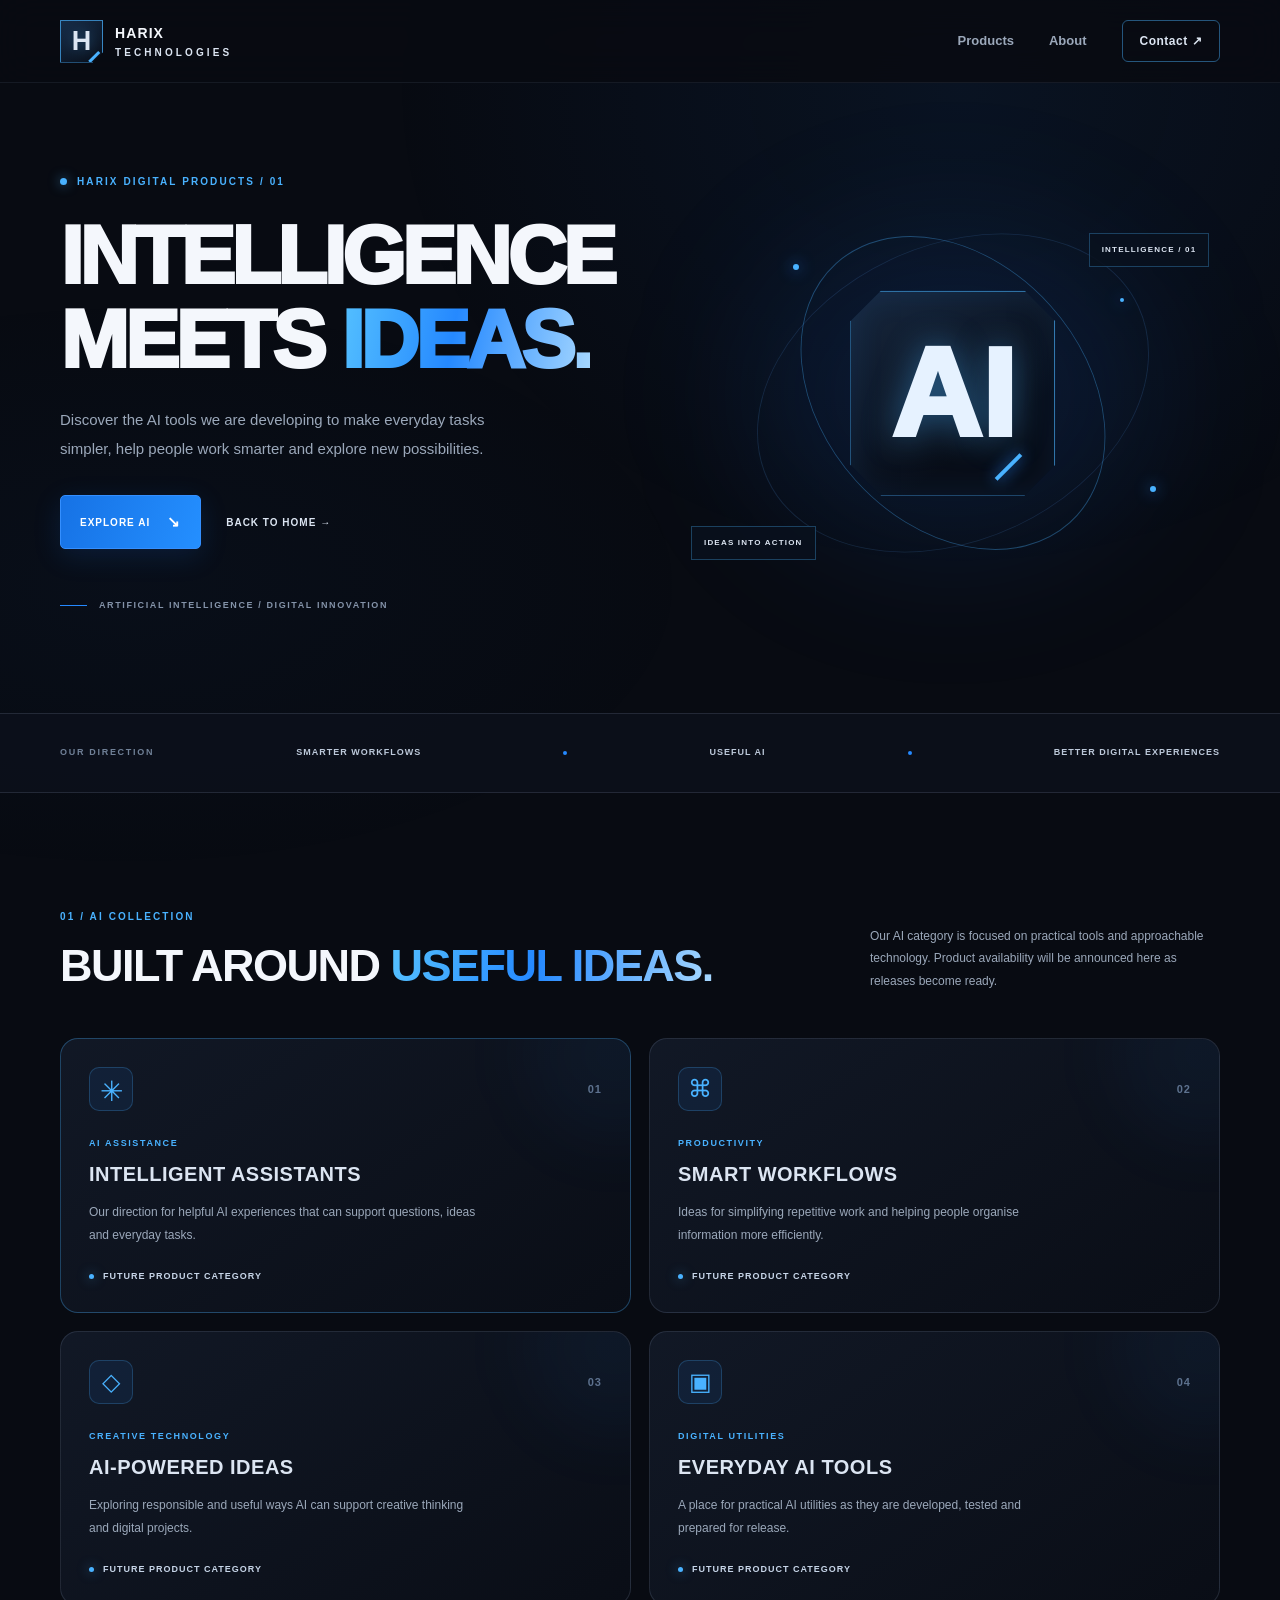
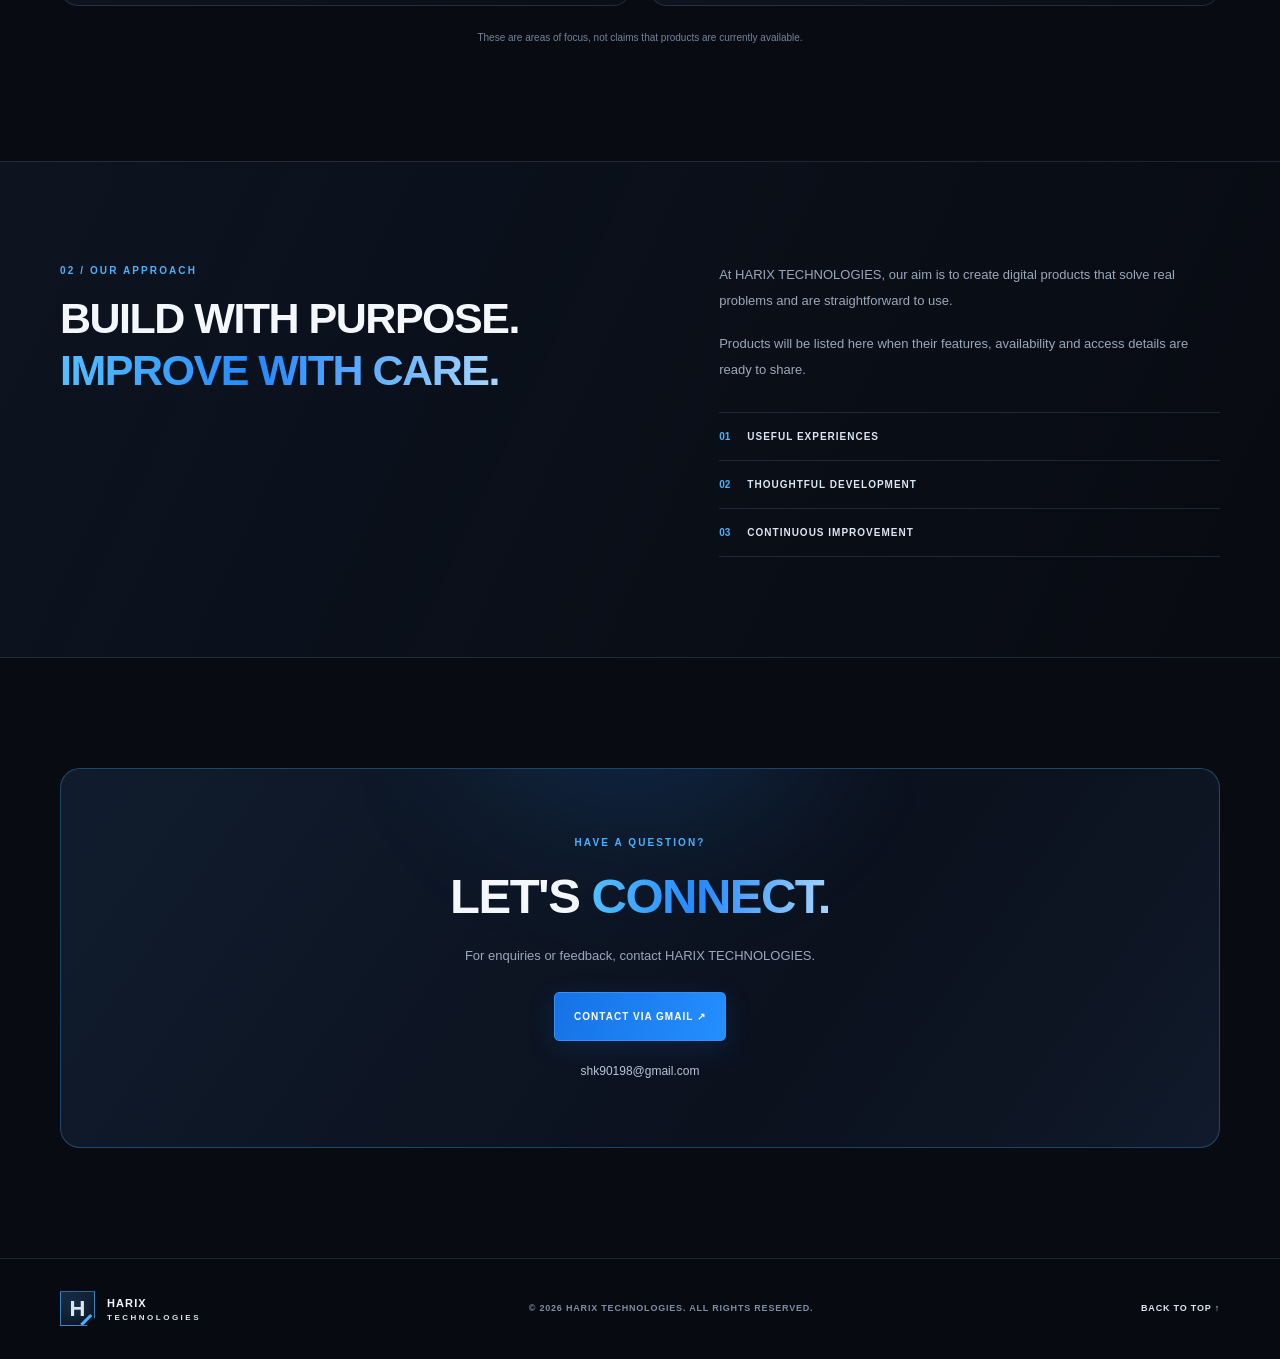
==== ai-tools.html @ 4f35f382 "Create ai-tools.html for HARIX TECHNOLOGIES This HTML file outlines the structure and content for th" ====
<!DOCTYPE html>
<html lang="en">
<head>
  <meta charset="UTF-8">
  <meta name="viewport" content="width=device-width, initial-scale=1.0">
  <meta name="theme-color" content="#080B12">
  <meta name="description" content="Explore AI tools and intelligent digital products from HARIX TECHNOLOGIES.">
  <title>AI Tools | HARIX TECHNOLOGIES</title>
  <link rel="stylesheet" href="style.css">
  <script src="script.js" defer></script>
</head>
<body>

<header class="site-header">
  <nav class="container nav" aria-label="Main navigation">
    <a class="logo" href="index.html" aria-label="HARIX TECHNOLOGIES home">
      <span class="brand-mark" aria-hidden="true"><span>H</span><i></i></span>
      <span class="brand-name">HARIX <span>TECHNOLOGIES</span></span>
    </a>

    <button class="menu-toggle" type="button"
      aria-label="Open navigation menu"
      aria-expanded="false" aria-controls="nav-links">
      <span></span><span></span><span></span>
    </button>

    <div class="nav-links" id="nav-links">
      <a class="nav-link" href="index.html#products">Products</a>
      <a class="nav-link" href="index.html#about">About</a>
      <a class="nav-cta" href="index.html#contact">Contact ↗</a>
    </div>
  </nav>
</header>

<main>
  <section class="hero container" id="home">
    <div class="hero-copy">
      <p class="tag"><span class="status-dot"></span> HARIX DIGITAL PRODUCTS / 01</p>
      <h1>INTELLIGENCE<br>MEETS <span class="gradient">IDEAS.</span></h1>

      <p class="hero-text">
        Discover the AI tools we are developing to make everyday tasks
        simpler, help people work smarter and explore new possibilities.
      </p>

      <div class="hero-actions">
        <a class="button button-primary" href="#explore">
          EXPLORE AI <span aria-hidden="true">↘</span>
        </a>
        <a class="text-link" href="index.html">BACK TO HOME →</a>
      </div>

      <div class="hero-note">
        <span class="note-line"></span>
        <span>ARTIFICIAL INTELLIGENCE / DIGITAL INNOVATION</span>
      </div>
    </div>

    <div class="hero-art" aria-hidden="true">
      <div class="orbit orbit-one"></div>
      <div class="orbit orbit-two"></div>
      <div class="art-core">
        <span class="core-h">AI</span>
        <span class="core-light"></span>
      </div>
      <span class="float-chip chip-top">INTELLIGENCE / 01</span>
      <span class="float-chip chip-bottom">IDEAS INTO ACTION</span>
      <span class="spark spark-one"></span>
      <span class="spark spark-two"></span>
      <span class="spark spark-three"></span>
    </div>
  </section>

  <section class="focus-strip">
    <div class="container focus-inner">
      <span>OUR DIRECTION</span>
      <b>SMARTER WORKFLOWS</b><i></i>
      <b>USEFUL AI</b><i></i>
      <b>BETTER DIGITAL EXPERIENCES</b>
    </div>
  </section>

  <section class="section container" id="explore">
    <div class="section-heading">
      <div>
        <p class="eyebrow">01 / AI COLLECTION</p>
        <h2>BUILT AROUND <span class="gradient">USEFUL IDEAS.</span></h2>
      </div>
      <p class="section-intro">
        Our AI category is focused on practical tools and approachable
        technology. Product availability will be announced here as releases
        become ready.
      </p>
    </div>

    <div class="product-grid">
      <article class="product-card featured-card">
        <div class="card-top">
          <span class="product-icon icon-ai" aria-hidden="true">✳</span>
          <span class="card-index">01</span>
        </div>
        <p class="card-category">AI ASSISTANCE</p>
        <h3>INTELLIGENT ASSISTANTS</h3>
        <p>
          Our direction for helpful AI experiences that can support questions,
          ideas and everyday tasks.
        </p>
        <span class="coming-soon"><i></i> FUTURE PRODUCT CATEGORY</span>
      </article>

      <article class="product-card">
        <div class="card-top">
          <span class="product-icon" aria-hidden="true">⌘</span>
          <span class="card-index">02</span>
        </div>
        <p class="card-category">PRODUCTIVITY</p>
        <h3>SMART WORKFLOWS</h3>
        <p>
          Ideas for simplifying repetitive work and helping people organise
          information more efficiently.
        </p>
        <span class="coming-soon"><i></i> FUTURE PRODUCT CATEGORY</span>
      </article>

      <article class="product-card">
        <div class="card-top">
          <span class="product-icon" aria-hidden="true">◇</span>
          <span class="card-index">03</span>
        </div>
        <p class="card-category">CREATIVE TECHNOLOGY</p>
        <h3>AI-POWERED IDEAS</h3>
        <p>
          Exploring responsible and useful ways AI can support creative
          thinking and digital projects.
        </p>
        <span class="coming-soon"><i></i> FUTURE PRODUCT CATEGORY</span>
      </article>

      <article class="product-card">
        <div class="card-top">
          <span class="product-icon" aria-hidden="true">▣</span>
          <span class="card-index">04</span>
        </div>
        <p class="card-category">DIGITAL UTILITIES</p>
        <h3>EVERYDAY AI TOOLS</h3>
        <p>
          A place for practical AI utilities as they are developed, tested
          and prepared for release.
        </p>
        <span class="coming-soon"><i></i> FUTURE PRODUCT CATEGORY</span>
      </article>
    </div>

    <p class="product-note">
      These are areas of focus, not claims that products are currently available.
    </p>
  </section>

  <section class="about-section">
    <div class="container about-layout">
      <div>
        <p class="eyebrow">02 / OUR APPROACH</p>
        <h2>BUILD WITH PURPOSE.<br><span class="gradient">IMPROVE WITH CARE.</span></h2>
      </div>

      <div class="about-copy">
        <p>
          At HARIX TECHNOLOGIES, our aim is to create digital products that
          solve real problems and are straightforward to use.
        </p>
        <p>
          Products will be listed here when their features, availability and
          access details are ready to share.
        </p>

        <div class="principles">
          <div><span>01</span><b>USEFUL EXPERIENCES</b></div>
          <div><span>02</span><b>THOUGHTFUL DEVELOPMENT</b></div>
          <div><span>03</span><b>CONTINUOUS IMPROVEMENT</b></div>
        </div>
      </div>
    </div>
  </section>

  <section class="contact-section container">
    <div class="contact-panel">
      <div class="contact-glow" aria-hidden="true"></div>
      <p class="eyebrow">HAVE A QUESTION?</p>
      <h2>LET'S <span class="gradient">CONNECT.</span></h2>
      <p>For enquiries or feedback, contact HARIX TECHNOLOGIES.</p>
      <a class="button button-primary"
        href="https://mail.google.com/mail/?view=cm&amp;fs=1&amp;to=shk90198@gmail.com"
        target="_blank" rel="noopener noreferrer">
        CONTACT VIA GMAIL ↗
      </a>
      <a class="contact-email" href="mailto:shk90198@gmail.com">
        shk90198@gmail.com
      </a>
    </div>
  </section>
</main>

<footer class="footer">
  <div class="container footer-inner">
    <a class="logo footer-logo" href="index.html">
      <span class="brand-mark" aria-hidden="true"><span>H</span><i></i></span>
      <span class="brand-name">HARIX <span>TECHNOLOGIES</span></span>
    </a>
    <p>© <span id="year"></span> HARIX TECHNOLOGIES. ALL RIGHTS RESERVED.</p>
    <a href="#home" class="back-top">BACK TO TOP ↑</a>
  </div>
</footer>

</body>
</html>
---- style.css ----
/* =========================================
   HARIX TECHNOLOGIES
   Premium Black / Electric Blue / Silver
   ========================================= */

:root {
  --bg: #080b12;
  --bg-soft: #0d111b;
  --surface: #101622;
  --surface-hover: #151e2e;
  --blue: #2589ff;
  --blue-bright: #49b2ff;
  --silver: #dce5f2;
  --text: #f4f7fc;
  --muted: #9ba8ba;
  --border: rgba(166, 190, 222, 0.15);
  --container: 1160px;
  --radius: 18px;
}

* {
  box-sizing: border-box;
  margin: 0;
  padding: 0;
}

html {
  scroll-behavior: smooth;
  scroll-padding-top: 100px;
}

body {
  background: var(--bg);
  color: var(--text);
  font-family: Inter, "Segoe UI", Arial, sans-serif;
  line-height: 1.7;
  overflow-x: hidden;
  -webkit-font-smoothing: antialiased;
}

body::before {
  content: "";
  position: fixed;
  inset: 0;
  z-index: -1;
  pointer-events: none;
  background:
    radial-gradient(ellipse at 75% 10%, rgba(24, 101, 205, 0.09), transparent 42%),
    radial-gradient(ellipse at 10% 65%, rgba(35, 104, 190, 0.045), transparent 35%);
}

a {
  color: inherit;
  text-decoration: none;
}

button,
a {
  -webkit-tap-highlight-color: transparent;
}

button {
  font: inherit;
}

button:focus-visible,
a:focus-visible {
  outline: 2px solid var(--blue-bright);
  outline-offset: 5px;
}

::selection {
  background: var(--blue);
  color: #fff;
}

.container {
  width: min(var(--container), calc(100% - 48px));
  margin-inline: auto;
}

/* NAVIGATION */

.site-header {
  position: sticky;
  top: 0;
  z-index: 100;
  background: rgba(8, 11, 18, 0.88);
  border-bottom: 1px solid rgba(166, 190, 222, 0.09);
  backdrop-filter: blur(18px);
  -webkit-backdrop-filter: blur(18px);
}

.nav {
  min-height: 82px;
  display: flex;
  align-items: center;
  justify-content: space-between;
  gap: 25px;
}

.logo {
  display: inline-flex;
  align-items: center;
  gap: 12px;
  flex-shrink: 0;
}

.brand-mark {
  width: 43px;
  height: 43px;
  display: grid;
  place-items: center;
  position: relative;
  overflow: hidden;
  border: 1px solid rgba(73, 178, 255, 0.7);
  background: linear-gradient(145deg, #162b46, #090e18);
  clip-path: polygon(0 0, 100% 0, 100% 76%, 76% 100%, 0 100%);
}

.brand-mark > span {
  font-size: 27px;
  line-height: 1;
  font-weight: 900;
  color: var(--silver);
  text-shadow: 0 0 16px rgba(73, 178, 255, 0.4);
}

.brand-mark > i {
  position: absolute;
  right: 0;
  bottom: 0;
  width: 14px;
  height: 3px;
  background: var(--blue-bright);
  transform: rotate(-45deg) translate(2px, -3px);
}

.brand-name {
  font-size: 14px;
  font-weight: 900;
  letter-spacing: 1.1px;
  white-space: nowrap;
}

.brand-name > span {
  display: block;
  color: var(--silver);
  font-size: 10px;
  font-weight: 600;
  letter-spacing: 3.1px;
  line-height: 1.4;
}

.nav-links {
  display: flex;
  align-items: center;
  gap: 35px;
}

.nav-link {
  color: var(--muted);
  font-size: 13px;
  font-weight: 600;
  transition: color 0.2s ease;
}

.nav-link:hover {
  color: #fff;
}

.nav-cta {
  padding: 10px 17px;
  border: 1px solid rgba(73, 178, 255, 0.45);
  border-radius: 6px;
  color: var(--silver);
  font-size: 12px;
  font-weight: 800;
  letter-spacing: 0.5px;
  transition: background 0.2s, border-color 0.2s;
}

.nav-cta span {
  color: var(--blue-bright);
  margin-left: 5px;
}

.nav-cta:hover {
  background: rgba(37, 137, 255, 0.13);
  border-color: var(--blue-bright);
}

.menu-toggle {
  display: none;
  width: 42px;
  height: 42px;
  padding: 10px;
  flex-direction: column;
  justify-content: center;
  gap: 5px;
  border: 1px solid var(--border);
  border-radius: 8px;
  background: var(--surface);
  cursor: pointer;
}

.menu-toggle span {
  display: block;
  width: 100%;
  height: 2px;
  background: var(--silver);
  transition: transform 0.2s, opacity 0.2s;
}

.menu-toggle[aria-expanded="true"] span:first-child {
  transform: translateY(7px) rotate(45deg);
}

.menu-toggle[aria-expanded="true"] span:nth-child(2) {
  opacity: 0;
}

.menu-toggle[aria-expanded="true"] span:last-child {
  transform: translateY(-7px) rotate(-45deg);
}

/* HERO */

.hero {
  min-height: 630px;
  display: grid;
  grid-template-columns: 1.05fr 0.95fr;
  align-items: center;
  gap: 35px;
  padding-top: 65px;
  padding-bottom: 75px;
}

.hero-copy {
  position: relative;
  z-index: 2;
}

.tag,
.eyebrow {
  color: var(--blue-bright);
  font-size: 10px;
  font-weight: 800;
  letter-spacing: 2.1px;
}

.tag {
  display: flex;
  align-items: center;
  gap: 10px;
  margin-bottom: 24px;
}

.status-dot,
.coming-soon i {
  width: 7px;
  height: 7px;
  display: inline-block;
  flex-shrink: 0;
  border-radius: 50%;
  background: var(--blue-bright);
  box-shadow: 0 0 12px rgba(73, 178, 255, 0.65);
}

.hero h1 {
  font-size: clamp(50px, 6.4vw, 82px);
  font-weight: 950;
  line-height: 1.03;
  letter-spacing: -4px;
}

.gradient {
  color: var(--blue-bright);
  background: linear-gradient(100deg, #55c1ff 0%, #2589ff 45%, #a7d8ff 100%);
  -webkit-background-clip: text;
  background-clip: text;
  -webkit-text-fill-color: transparent;
}

.hero-text {
  max-width: 455px;
  margin-top: 24px;
  color: var(--muted);
  font-size: 15px;
  line-height: 1.9;
}

.hero-actions {
  display: flex;
  align-items: center;
  flex-wrap: wrap;
  gap: 25px;
  margin-top: 32px;
}

.button {
  min-height: 49px;
  display: inline-flex;
  justify-content: center;
  align-items: center;
  gap: 17px;
  padding: 13px 19px;
  border-radius: 5px;
  font-size: 10px;
  font-weight: 900;
  letter-spacing: 1px;
  transition: transform 0.2s, box-shadow 0.2s, background 0.2s;
}

.button-primary {
  color: white;
  border: 1px solid #348fff;
  background: linear-gradient(110deg, #1672e5, #248fff);
  box-shadow: 0 7px 28px rgba(22, 114, 229, 0.16);
}

.button-primary:hover {
  transform: translateY(-3px);
  box-shadow: 0 10px 35px rgba(37, 137, 255, 0.3);
}

.button-primary span {
  font-size: 15px;
}

.text-link {
  color: var(--silver);
  font-size: 10px;
  font-weight: 800;
  letter-spacing: 1px;
}

.text-link span {
  margin-left: 7px;
  color: var(--blue-bright);
}

.hero-note {
  display: flex;
  align-items: center;
  gap: 12px;
  margin-top: 49px;
  color: #8493a9;
  font-size: 9px;
  font-weight: 700;
  letter-spacing: 1.6px;
}

.note-line {
  width: 27px;
  height: 1px;
  background: var(--blue);
}

/* HERO GEOMETRIC ART */

.hero-art {
  min-height: 430px;
  display: grid;
  place-items: center;
  position: relative;
  isolation: isolate;
}

.hero-art::before {
  content: "";
  position: absolute;
  width: 75%;
  height: 75%;
  border-radius: 50%;
  background: rgba(24, 111, 230, 0.12);
  filter: blur(70px);
  z-index: -1;
}

.orbit {
  position: absolute;
  width: min(90%, 410px);
  aspect-ratio: 1;
  border: 1px solid rgba(91, 161, 240, 0.16);
  border-radius: 50%;
}

.orbit-one {
  transform: rotate(-25deg) scaleY(0.72);
}

.orbit-two {
  width: min(78%, 350px);
  border-color: rgba(73, 178, 255, 0.35);
  transform: rotate(48deg) scaleY(0.75);
}

.art-core {
  width: 205px;
  height: 205px;
  display: grid;
  place-items: center;
  position: relative;
  border: 1px solid rgba(73, 178, 255, 0.6);
  background: linear-gradient(145deg, #17283f, #080d17 70%);
  box-shadow:
    0 0 0 12px rgba(37, 137, 255, 0.035),
    0 0 70px rgba(37, 137, 255, 0.2),
    inset 0 0 35px rgba(37, 137, 255, 0.1);
  clip-path: polygon(15% 0, 85% 0, 100% 15%, 100% 85%, 85% 100%, 15% 100%, 0 85%, 0 15%);
}

.core-h {
  color: #e6f2ff;
  font-size: 125px;
  font-weight: 950;
  line-height: 1;
  text-shadow: 0 0 35px rgba(73, 178, 255, 0.45);
}

.core-light {
  position: absolute;
  right: 28px;
  bottom: 26px;
  width: 35px;
  height: 4px;
  background: var(--blue-bright);
  box-shadow: 0 0 15px var(--blue);
  transform: rotate(-45deg);
}

.float-chip {
  position: absolute;
  padding: 9px 12px;
  border: 1px solid rgba(73, 178, 255, 0.3);
  background: rgba(9, 17, 30, 0.85);
  color: var(--silver);
  font-size: 8px;
  font-weight: 800;
  letter-spacing: 1.2px;
}

.chip-top {
  top: 55px;
  right: 2%;
}

.chip-bottom {
  bottom: 48px;
  left: 1%;
}

.spark {
  position: absolute;
  width: 6px;
  height: 6px;
  border-radius: 50%;
  background: var(--blue-bright);
  box-shadow: 0 0 15px var(--blue);
}

.spark-one {
  top: 20%;
  left: 20%;
}

.spark-two {
  right: 12%;
  bottom: 27%;
}

.spark-three {
  top: 28%;
  right: 18%;
  width: 4px;
  height: 4px;
}

/* FOCUS STRIP */

.focus-strip {
  overflow: hidden;
  border-top: 1px solid var(--border);
  border-bottom: 1px solid var(--border);
  background: rgba(13, 18, 29, 0.7);
}

.focus-inner {
  min-height: 78px;
  display: flex;
  align-items: center;
  justify-content: space-between;
  gap: 22px;
  white-space: nowrap;
}

.focus-inner > span {
  color: #718198;
  font-size: 9px;
  font-weight: 800;
  letter-spacing: 1.7px;
}

.focus-inner b {
  color: #bdc9da;
  font-size: 9px;
  font-weight: 800;
  letter-spacing: 1px;
}

.focus-inner > i {
  width: 4px;
  height: 4px;
  flex-shrink: 0;
  border-radius: 50%;
  background: var(--blue);
}

/* SECTION HEADINGS */

.section {
  padding-top: 115px;
  padding-bottom: 115px;
}

.section-heading {
  display: flex;
  align-items: flex-end;
  justify-content: space-between;
  gap: 35px;
  margin-bottom: 45px;
}

.eyebrow {
  margin-bottom: 14px;
}

.section-heading h2,
.about-layout h2,
.contact-panel h2 {
  font-size: clamp(30px, 4vw, 45px);
  font-weight: 900;
  line-height: 1.2;
  letter-spacing: -1.5px;
}

.section-intro {
  max-width: 350px;
  color: var(--muted);
  font-size: 12px;
  line-height: 1.9;
}

/* PRODUCT CARDS */

.product-grid {
  display: grid;
  grid-template-columns: repeat(2, minmax(0, 1fr));
  gap: 18px;
}

.product-card {
  min-height: 275px;
  display: flex;
  flex-direction: column;
  align-items: flex-start;
  position: relative;
  overflow: hidden;
  padding: 28px;
  border: 1px solid var(--border);
  border-radius: var(--radius);
  background: linear-gradient(145deg, rgba(18, 25, 39, 0.96), rgba(10, 14, 23, 0.96));
  transition: transform 0.25s, border-color 0.25s, background 0.25s;
}

.product-card::after {
  content: "";
  position: absolute;
  top: -70px;
  right: -70px;
  width: 170px;
  height: 170px;
  border-radius: 50%;
  background: rgba(37, 137, 255, 0.05);
  filter: blur(35px);
  pointer-events: none;
}

.product-card:hover {
  transform: translateY(-5px);
  border-color: rgba(73, 178, 255, 0.55);
  background: linear-gradient(145deg, #121e31, #0b111d);
}

.featured-card {
  border-color: rgba(73, 178, 255, 0.32);
}

.card-top {
  width: 100%;
  display: flex;
  align-items: center;
  justify-content: space-between;
  margin-bottom: 25px;
}

.product-icon {
  width: 44px;
  height: 44px;
  display: grid;
  place-items: center;
  border: 1px solid rgba(73, 178, 255, 0.23);
  border-radius: 10px;
  background: rgba(37, 137, 255, 0.09);
  color: var(--blue-bright);
  font-size: 24px;
}

.icon-ai {
  font-size: 28px;
}

.card-index {
  color: #60718a;
  font-size: 11px;
  font-weight: 800;
  letter-spacing: 1px;
}

.card-category {
  margin-bottom: 6px;
  color: var(--blue-bright);
  font-size: 9px;
  font-weight: 800;
  letter-spacing: 1.6px;
}

.product-card h3 {
  margin-bottom: 10px;
  color: var(--silver);
  font-size: 20px;
  font-weight: 900;
  letter-spacing: 0.5px;
}

.product-card > p:not(.card-category) {
  max-width: 390px;
  margin-bottom: 22px;
  color: var(--muted);
  font-size: 12px;
  line-height: 1.9;
}

.coming-soon {
  display: inline-flex;
  align-items: center;
  gap: 9px;
  margin-top: auto;
  color: #c7d5e8;
  font-size: 9px;
  font-weight: 900;
  letter-spacing: 1px;
}

.coming-soon i {
  width: 5px;
  height: 5px;
}

.product-note {
  margin-top: 23px;
  color: #75849a;
  font-size: 10px;
  text-align: center;
}

/* ABOUT SECTION */

.about-section {
  padding: 100px 0;
  border-top: 1px solid var(--border);
  border-bottom: 1px solid var(--border);
  background: linear-gradient(115deg, rgba(14, 21, 34, 0.9), rgba(8, 11, 18, 0.85));
}

.about-layout {
  display: grid;
  grid-template-columns: 1fr 0.85fr;
  align-items: start;
  gap: 70px;
}

.about-layout h2 {
  font-size: clamp(30px, 3.7vw, 43px);
}

.about-copy > p {
  margin-bottom: 17px;
  color: var(--muted);
  font-size: 13px;
  line-height: 2;
}

.principles {
  display: grid;
  gap: 0;
  margin-top: 29px;
  border-top: 1px solid var(--border);
}

.principles > div {
  min-height: 48px;
  display: flex;
  align-items: center;
  gap: 17px;
  border-bottom: 1px solid var(--border);
}

.principles span {
  color: var(--blue-bright);
  font-size: 10px;
  font-weight: 800;
}

.principles b {
  color: var(--silver);
  font-size: 10px;
  letter-spacing: 1px;
}

/* CONTACT */

.contact-section {
  padding-top: 110px;
  padding-bottom: 110px;
}

.contact-panel {
  position: relative;
  overflow: hidden;
  padding: 65px 30px;
  border: 1px solid rgba(73, 178, 255, 0.3);
  border-radius: 20px;
  background: linear-gradient(125deg, #101c2d, #0b111d 65%, #101a2a);
  text-align: center;
}

.contact-glow {
  position: absolute;
  top: -180px;
  left: 50%;
  width: 350px;
  height: 250px;
  border-radius: 50%;
  background: rgba(37, 137, 255, 0.13);
  filter: blur(65px);
  transform: translateX(-50%);
  pointer-events: none;
}

.contact-panel > *:not(.contact-glow) {
  position: relative;
}

.contact-panel .eyebrow {
  margin-bottom: 16px;
}

.contact-panel h2 {
  font-size: clamp(32px, 5vw, 49px);
}

.contact-panel > p:not(.eyebrow) {
  margin-top: 19px;
  margin-bottom: 25px;
  color: var(--muted);
  font-size: 13px;
}

.contact-email {
  display: block;
  width: fit-content;
  margin: 20px auto 0;
  color: #b7c6d9;
  font-size: 12px;
  transition: color 0.2s;
}

.contact-email:hover {
  color: var(--blue-bright);
}

/* FOOTER */

.footer {
  border-top: 1px solid var(--border);
  background: #070a10;
}

.footer-inner {
  min-height: 100px;
  display: flex;
  align-items: center;
  justify-content: space-between;
  gap: 20px;
}

.footer-logo .brand-mark {
  width: 35px;
  height: 35px;
}

.footer-logo .brand-mark > span {
  font-size: 22px;
}

.footer-logo .brand-name {
  font-size: 11px;
}

.footer-logo .brand-name > span {
  font-size: 8px;
  letter-spacing: 2.5px;
}

.footer-inner > p,
.back-top {
  color: #7e8da2;
  font-size: 9px;
  font-weight: 700;
  letter-spacing: 0.8px;
}

.back-top {
  color: var(--silver);
  transition: color 0.2s;
}

.back-top:hover {
  color: var(--blue-bright);
}

/* RESPONSIVE: TABLETS */

@media (max-width: 900px) {
  .hero {
    min-height: 550px;
    grid-template-columns: 1fr 0.8fr;
    gap: 10px;
  }

  .hero h1 {
    font-size: clamp(46px, 7vw, 65px);
    letter-spacing: -2.5px;
  }

  .hero-art {
    min-height: 350px;
  }

  .art-core {
    width: 160px;
    height: 160px;
  }

  .core-h {
    font-size: 100px;
  }

  .focus-inner {
    justify-content: flex-start;
    overflow-x: auto;
    scrollbar-width: none;
  }

  .focus-inner::-webkit-scrollbar {
    display: none;
  }

  .section-heading {
    align-items: flex-start;
    flex-direction: column;
    gap: 16px;
  }

  .section-intro {
    max-width: 520px;
  }

  .about-layout {
    gap: 35px;
  }
}

/* RESPONSIVE: MOBILE NAVIGATION */

@media (max-width: 680px) {
  .container {
    width: calc(100% - 36px);
  }

  .nav {
    min-height: 72px;
  }

  .brand-mark {
    width: 38px;
    height: 38px;
  }

  .brand-mark > span {
    font-size: 24px;
  }

  .brand-name {
    font-size: 12px;
  }

  .brand-name > span {
    font-size: 8px;
    letter-spacing: 2.5px;
  }

  .menu-toggle {
    display: flex;
  }

  .nav-links {
    display: none;
    position: absolute;
    top: calc(100% + 1px);
    left: 0;
    right: 0;
    align-items: stretch;
    flex-direction: column;
    gap: 0;
    padding: 12px 18px 20px;
    border-bottom: 1px solid var(--border);
    background: #0a0e17;
    box-shadow: 0 18px 30px rgba(0, 0, 0, 0.3);
  }

  .nav-links.active {
    display: flex;
  }

  .nav-link {
    padding: 13px 5px;
    border-bottom: 1px solid var(--border);
  }

  .nav-cta {
    margin-top: 13px;
    text-align: center;
  }

  .hero {
    min-height: auto;
    grid-template-columns: 1fr;
    gap: 5px;
    padding-top: 75px;
    padding-bottom: 45px;
  }

  .hero h1 {
    font-size: clamp(48px, 12vw, 70px);
    letter-spacing: -2.5px;
  }

  .hero-text {
    max-width: 430px;
    font-size: 14px;
  }

  .hero-actions {
    gap: 20px;
  }

  .hero-note {
    margin-top: 32px;
    font-size: 8px;
    letter-spacing: 1px;
  }

  .hero-art {
    min-height: 340px;
    margin-top: 15px;
  }

  .orbit {
    width: min(86%, 320px);
  }

  .orbit-two {
    width: min(74%, 275px);
  }

  .art-core {
    width: 150px;
    height: 150px;
  }

  .core-h {
    font-size: 94px;
  }

  .chip-top {
    top: 40px;
    right: 0;
  }

  .chip-bottom {
    bottom: 30px;
    left: 0;
  }

  .focus-inner {
    min-height: 68px;
    gap: 17px;
  }

  .focus-inner > span,
  .focus-inner b {
    font-size: 8px;
  }

  .section {
    padding-top: 78px;
    padding-bottom: 78px;
  }

  .section-heading {
    margin-bottom: 30px;
  }

  .section-heading h2,
  .about-layout h2 {
    font-size: clamp(29px, 8vw, 39px);
    letter-spacing: -1px;
  }

  .product-grid {
    grid-template-columns: 1fr;
    gap: 14px;
  }

  .product-card {
    min-height: 250px;
    padding: 24px;
  }

  .about-section {
    padding: 75px 0;
  }

  .about-layout {
    grid-template-columns: 1fr;
    gap: 30px;
  }

  .contact-section {
    padding-top: 75px;
    padding-bottom: 75px;
  }

  .contact-panel {
    padding: 50px 20px;
  }

  .contact-panel h2 {
    font-size: clamp(29px, 8vw, 39px);
    letter-spacing: -1px;
  }

  .footer-inner {
    min-height: 140px;
    flex-wrap: wrap;
    justify-content: space-between;
    padding-top: 24px;
    padding-bottom: 24px;
  }

  .footer-inner > p {
    order: 3;
    width: 100%;
    line-height: 1.8;
  }
}

/* SMALL PHONES */

@media (max-width: 380px) {
  .container {
    width: calc(100% - 28px);
  }

  .brand-name {
    font-size: 10px;
    letter-spacing: 0.7px;
  }

  .brand-name > span {
    font-size: 7px;
    letter-spacing: 2px;
  }

  .hero h1 {
    font-size: 45px;
  }

  .hero-actions {
    align-items: flex-start;
    flex-direction: column;
  }

  .hero-art {
    min-height: 290px;
  }

  .art-core {
    width: 125px;
    height: 125px;
  }

  .core-h {
    font-size: 80px;
  }

  .float-chip {
    font-size: 7px;
    padding: 7px 8px;
  }

  .footer-inner > p,
  .back-top {
    font-size: 8px;
  }
}

/* ACCESSIBILITY: REDUCED MOTION */

@media (prefers-reduced-motion: reduce) {
  *,
  *::before,
  *::after {
    scroll-behavior: auto !important;
    animation-duration: 0.01ms !important;
    animation-iteration-count: 1 !important;
    transition-duration: 0.01ms !important;
  }
}
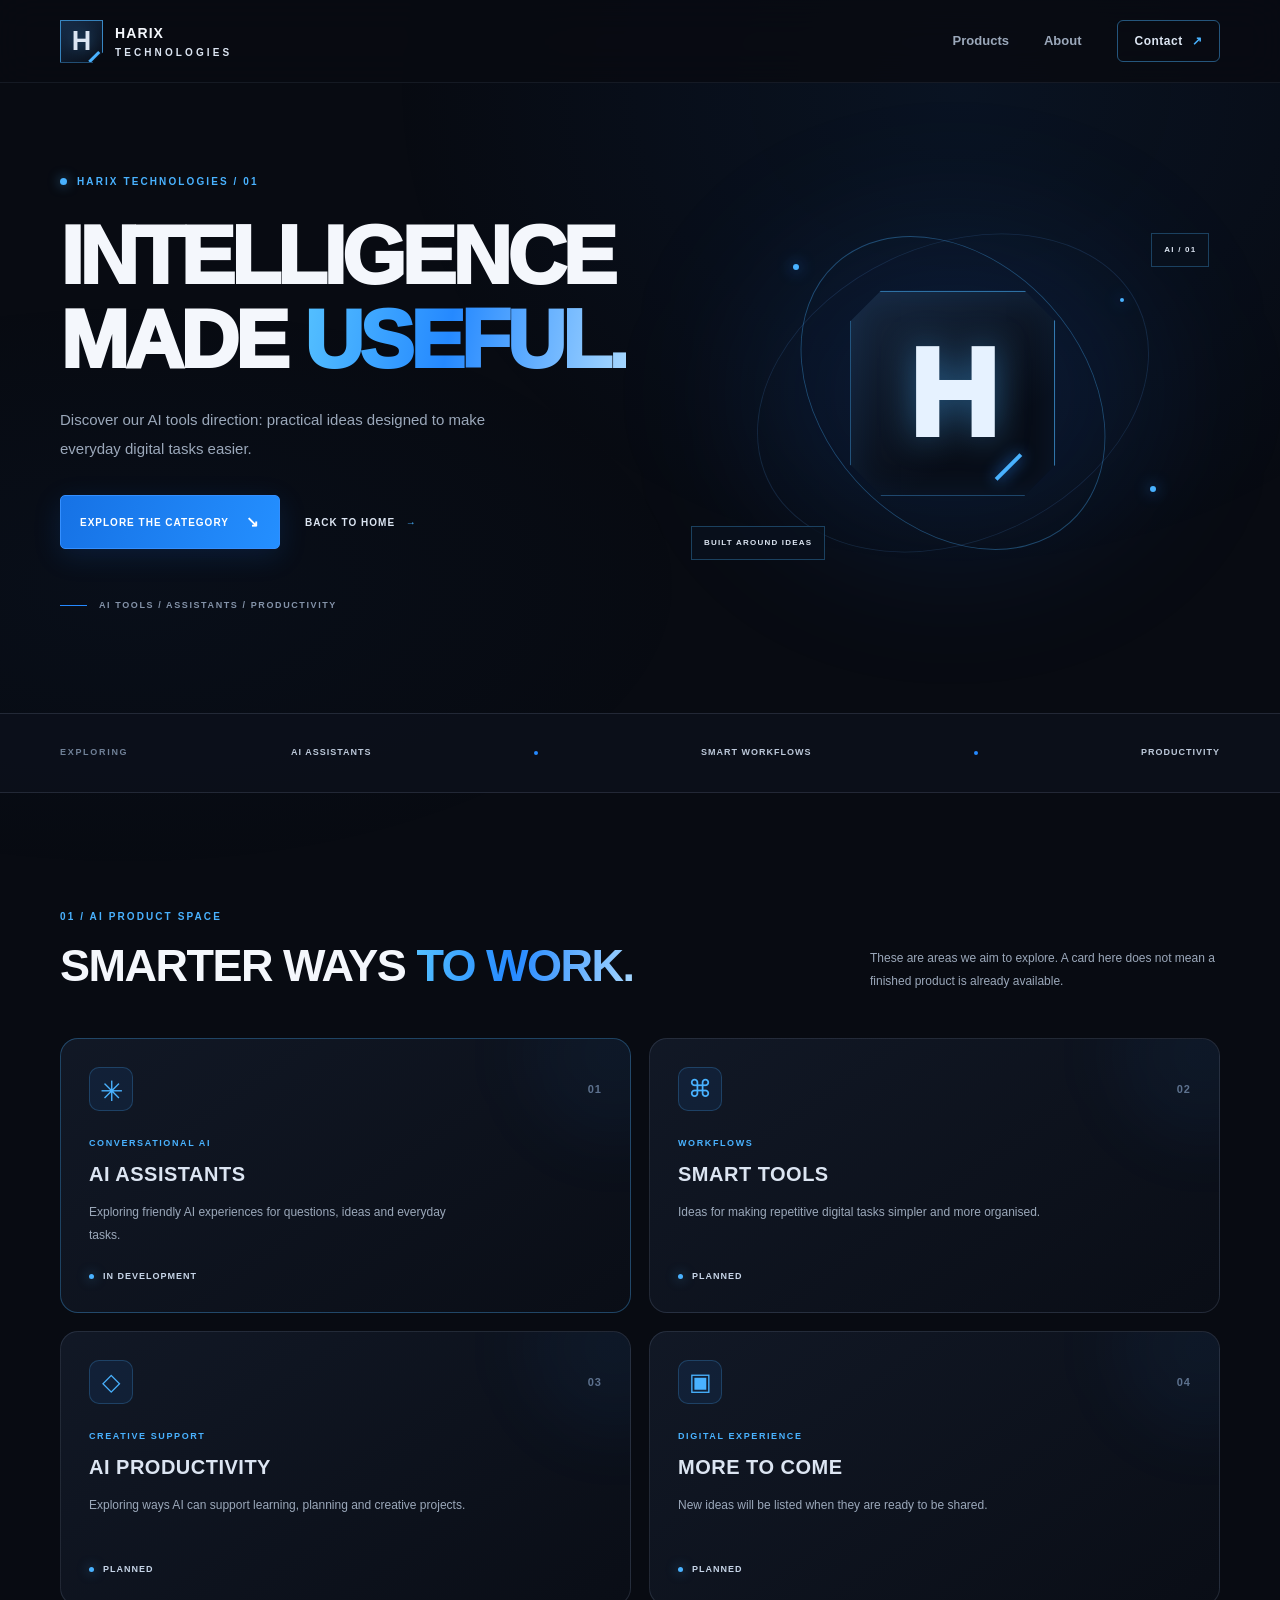
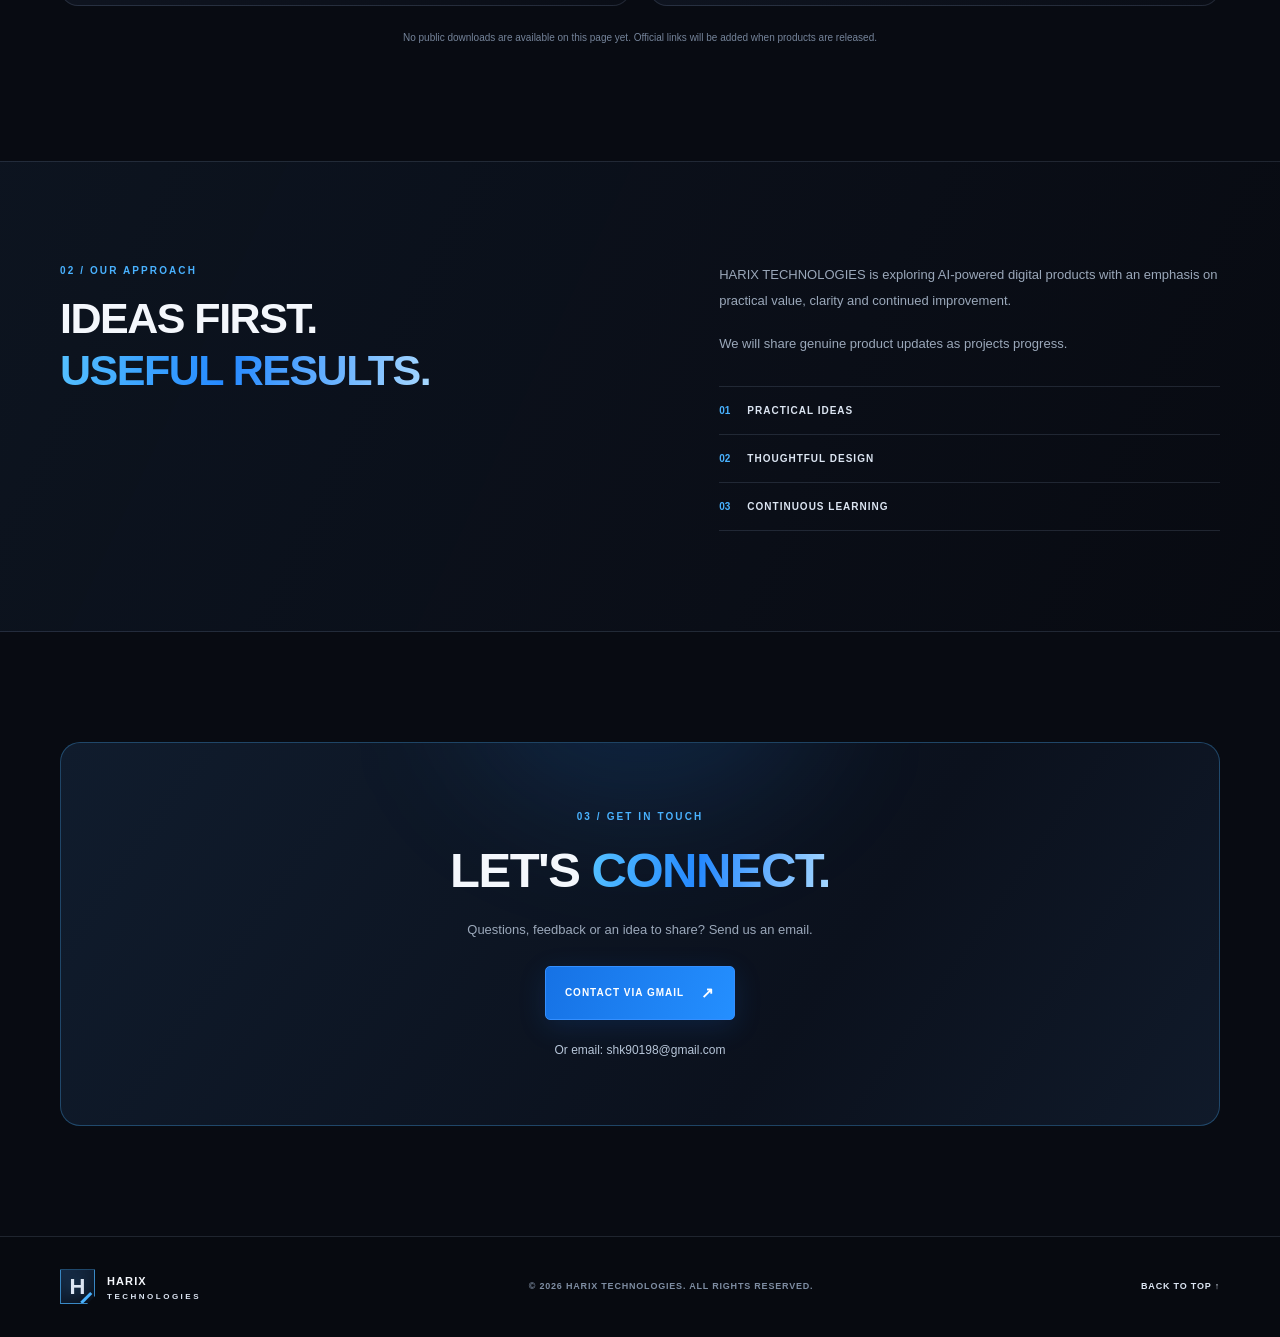
==== commit d6205ec7: "Revise AI tools page content and structure Updated the description meta tag and modified various sec" ====
--- a/ai-tools.html
+++ b/ai-tools.html
@@ -5,213 +5,145 @@
   <meta charset="UTF-8">
   <meta name="viewport" content="width=device-width, initial-scale=1.0">
   <meta name="theme-color" content="#080B12">
-  <meta name="description" content="Explore AI tools and intelligent digital products from HARIX TECHNOLOGIES.">
+  <meta name="description" content="Explore AI tools and intelligent digital experiences from HARIX TECHNOLOGIES.">
   <title>AI Tools | HARIX TECHNOLOGIES</title>
+  <link rel="icon" type="image/svg+xml" href="favicon.svg">
   <link rel="stylesheet" href="style.css">
   <script src="script.js" defer></script>
 </head>
 <body>
+  <header class="site-header">
+    <nav class="container nav" aria-label="Main navigation">
+      <a class="logo" href="index.html" aria-label="HARIX TECHNOLOGIES home">
+        <span class="brand-mark" aria-hidden="true"><span>H</span><i></i></span>
+        <span class="brand-name">HARIX <span>TECHNOLOGIES</span></span>
+      </a>
+      <button class="menu-toggle" type="button" aria-label="Open navigation menu" aria-expanded="false" aria-controls="nav-links">
+        <span></span><span></span><span></span>
+      </button>
+      <div class="nav-links" id="nav-links">
+        <a class="nav-link" href="index.html#products">Products</a>
+        <a class="nav-link" href="index.html#about">About</a>
+        <a class="nav-cta" href="#contact">Contact <span aria-hidden="true">↗</span></a>
+      </div>
+    </nav>
+  </header>
 
-<header class="site-header">
-  <nav class="container nav" aria-label="Main navigation">
-    <a class="logo" href="index.html" aria-label="HARIX TECHNOLOGIES home">
-      <span class="brand-mark" aria-hidden="true"><span>H</span><i></i></span>
-      <span class="brand-name">HARIX <span>TECHNOLOGIES</span></span>
-    </a>
+  <main>
+    <section class="hero container" id="home">
+      <div class="hero-copy">
+        <p class="tag"><span class="status-dot"></span> HARIX TECHNOLOGIES / 01</p>
+        <h1>INTELLIGENCE<br>MADE <span class="gradient">USEFUL.</span></h1>
+        <p class="hero-text">Discover our AI tools direction: practical ideas designed to make everyday digital tasks easier.</p>
+        <div class="hero-actions">
+          <a class="button button-primary" href="#ai-products">EXPLORE THE CATEGORY <span aria-hidden="true">↘</span></a>
+          <a class="text-link" href="index.html">BACK TO HOME <span aria-hidden="true">→</span></a>
+        </div>
+        <div class="hero-note">
+          <span class="note-line"></span>
+          <span>AI TOOLS / ASSISTANTS / PRODUCTIVITY</span>
+        </div>
+      </div>
+      <div class="hero-art" aria-hidden="true">
+        <div class="orbit orbit-one"></div>
+        <div class="orbit orbit-two"></div>
+        <div class="art-core"><span class="core-h">H</span><span class="core-light"></span></div>
+        <span class="float-chip chip-top">AI / 01</span>
+        <span class="float-chip chip-bottom">BUILT AROUND IDEAS</span>
+        <span class="spark spark-one"></span>
+        <span class="spark spark-two"></span>
+        <span class="spark spark-three"></span>
+      </div>
+    </section>
 
-    <button class="menu-toggle" type="button"
-      aria-label="Open navigation menu"
-      aria-expanded="false" aria-controls="nav-links">
-      <span></span><span></span><span></span>
-    </button>
+    <section class="focus-strip">
+      <div class="container focus-inner">
+        <span>EXPLORING</span><b>AI ASSISTANTS</b><i></i><b>SMART WORKFLOWS</b><i></i><b>PRODUCTIVITY</b>
+      </div>
+    </section>
 
-    <div class="nav-links" id="nav-links">
-      <a class="nav-link" href="index.html#products">Products</a>
-      <a class="nav-link" href="index.html#about">About</a>
-      <a class="nav-cta" href="index.html#contact">Contact ↗</a>
-    </div>
-  </nav>
-</header>
-
-<main>
-  <section class="hero container" id="home">
-    <div class="hero-copy">
-      <p class="tag"><span class="status-dot"></span> HARIX DIGITAL PRODUCTS / 01</p>
-      <h1>INTELLIGENCE<br>MEETS <span class="gradient">IDEAS.</span></h1>
-
-      <p class="hero-text">
-        Discover the AI tools we are developing to make everyday tasks
-        simpler, help people work smarter and explore new possibilities.
-      </p>
-
-      <div class="hero-actions">
-        <a class="button button-primary" href="#explore">
-          EXPLORE AI <span aria-hidden="true">↘</span>
-        </a>
-        <a class="text-link" href="index.html">BACK TO HOME →</a>
+    <section class="section container" id="ai-products">
+      <div class="section-heading">
+        <div>
+          <p class="eyebrow">01 / AI PRODUCT SPACE</p>
+          <h2>SMARTER WAYS <span class="gradient">TO WORK.</span></h2>
+        </div>
+        <p class="section-intro">These are areas we aim to explore. A card here does not mean a finished product is already available.</p>
       </div>
 
-      <div class="hero-note">
-        <span class="note-line"></span>
-        <span>ARTIFICIAL INTELLIGENCE / DIGITAL INNOVATION</span>
+      <div class="product-grid">
+        <article class="product-card featured-card">
+          <div class="card-top"><span class="product-icon icon-ai" aria-hidden="true">✳</span><span class="card-index">01</span></div>
+          <p class="card-category">CONVERSATIONAL AI</p>
+          <h3>AI ASSISTANTS</h3>
+          <p>Exploring friendly AI experiences for questions, ideas and everyday tasks.</p>
+          <span class="coming-soon"><i></i> IN DEVELOPMENT</span>
+        </article>
+        <article class="product-card">
+          <div class="card-top"><span class="product-icon" aria-hidden="true">⌘</span><span class="card-index">02</span></div>
+          <p class="card-category">WORKFLOWS</p>
+          <h3>SMART TOOLS</h3>
+          <p>Ideas for making repetitive digital tasks simpler and more organised.</p>
+          <span class="coming-soon"><i></i> PLANNED</span>
+        </article>
+        <article class="product-card">
+          <div class="card-top"><span class="product-icon" aria-hidden="true">◇</span><span class="card-index">03</span></div>
+          <p class="card-category">CREATIVE SUPPORT</p>
+          <h3>AI PRODUCTIVITY</h3>
+          <p>Exploring ways AI can support learning, planning and creative projects.</p>
+          <span class="coming-soon"><i></i> PLANNED</span>
+        </article>
+        <article class="product-card">
+          <div class="card-top"><span class="product-icon" aria-hidden="true">▣</span><span class="card-index">04</span></div>
+          <p class="card-category">DIGITAL EXPERIENCE</p>
+          <h3>MORE TO COME</h3>
+          <p>New ideas will be listed when they are ready to be shared.</p>
+          <span class="coming-soon"><i></i> PLANNED</span>
+        </article>
       </div>
-    </div>
+      <p class="product-note">No public downloads are available on this page yet. Official links will be added when products are released.</p>
+    </section>
 
-    <div class="hero-art" aria-hidden="true">
-      <div class="orbit orbit-one"></div>
-      <div class="orbit orbit-two"></div>
-      <div class="art-core">
-        <span class="core-h">AI</span>
-        <span class="core-light"></span>
-      </div>
-      <span class="float-chip chip-top">INTELLIGENCE / 01</span>
-      <span class="float-chip chip-bottom">IDEAS INTO ACTION</span>
-      <span class="spark spark-one"></span>
-      <span class="spark spark-two"></span>
-      <span class="spark spark-three"></span>
-    </div>
-  </section>
-
-  <section class="focus-strip">
-    <div class="container focus-inner">
-      <span>OUR DIRECTION</span>
-      <b>SMARTER WORKFLOWS</b><i></i>
-      <b>USEFUL AI</b><i></i>
-      <b>BETTER DIGITAL EXPERIENCES</b>
-    </div>
-  </section>
-
-  <section class="section container" id="explore">
-    <div class="section-heading">
-      <div>
-        <p class="eyebrow">01 / AI COLLECTION</p>
-        <h2>BUILT AROUND <span class="gradient">USEFUL IDEAS.</span></h2>
-      </div>
-      <p class="section-intro">
-        Our AI category is focused on practical tools and approachable
-        technology. Product availability will be announced here as releases
-        become ready.
-      </p>
-    </div>
-
-    <div class="product-grid">
-      <article class="product-card featured-card">
-        <div class="card-top">
-          <span class="product-icon icon-ai" aria-hidden="true">✳</span>
-          <span class="card-index">01</span>
+    <section class="about-section">
+      <div class="container about-layout">
+        <div>
+          <p class="eyebrow">02 / OUR APPROACH</p>
+          <h2>IDEAS FIRST.<br><span class="gradient">USEFUL RESULTS.</span></h2>
         </div>
-        <p class="card-category">AI ASSISTANCE</p>
-        <h3>INTELLIGENT ASSISTANTS</h3>
-        <p>
-          Our direction for helpful AI experiences that can support questions,
-          ideas and everyday tasks.
-        </p>
-        <span class="coming-soon"><i></i> FUTURE PRODUCT CATEGORY</span>
-      </article>
-
-      <article class="product-card">
-        <div class="card-top">
-          <span class="product-icon" aria-hidden="true">⌘</span>
-          <span class="card-index">02</span>
-        </div>
-        <p class="card-category">PRODUCTIVITY</p>
-        <h3>SMART WORKFLOWS</h3>
-        <p>
-          Ideas for simplifying repetitive work and helping people organise
-          information more efficiently.
-        </p>
-        <span class="coming-soon"><i></i> FUTURE PRODUCT CATEGORY</span>
-      </article>
-
-      <article class="product-card">
-        <div class="card-top">
-          <span class="product-icon" aria-hidden="true">◇</span>
-          <span class="card-index">03</span>
-        </div>
-        <p class="card-category">CREATIVE TECHNOLOGY</p>
-        <h3>AI-POWERED IDEAS</h3>
-        <p>
-          Exploring responsible and useful ways AI can support creative
-          thinking and digital projects.
-        </p>
-        <span class="coming-soon"><i></i> FUTURE PRODUCT CATEGORY</span>
-      </article>
-
-      <article class="product-card">
-        <div class="card-top">
-          <span class="product-icon" aria-hidden="true">▣</span>
-          <span class="card-index">04</span>
-        </div>
-        <p class="card-category">DIGITAL UTILITIES</p>
-        <h3>EVERYDAY AI TOOLS</h3>
-        <p>
-          A place for practical AI utilities as they are developed, tested
-          and prepared for release.
-        </p>
-        <span class="coming-soon"><i></i> FUTURE PRODUCT CATEGORY</span>
-      </article>
-    </div>
-
-    <p class="product-note">
-      These are areas of focus, not claims that products are currently available.
-    </p>
-  </section>
-
-  <section class="about-section">
-    <div class="container about-layout">
-      <div>
-        <p class="eyebrow">02 / OUR APPROACH</p>
-        <h2>BUILD WITH PURPOSE.<br><span class="gradient">IMPROVE WITH CARE.</span></h2>
-      </div>
-
-      <div class="about-copy">
-        <p>
-          At HARIX TECHNOLOGIES, our aim is to create digital products that
-          solve real problems and are straightforward to use.
-        </p>
-        <p>
-          Products will be listed here when their features, availability and
-          access details are ready to share.
-        </p>
-
-        <div class="principles">
-          <div><span>01</span><b>USEFUL EXPERIENCES</b></div>
-          <div><span>02</span><b>THOUGHTFUL DEVELOPMENT</b></div>
-          <div><span>03</span><b>CONTINUOUS IMPROVEMENT</b></div>
+        <div class="about-copy">
+          <p>HARIX TECHNOLOGIES is exploring AI-powered digital products with an emphasis on practical value, clarity and continued improvement.</p>
+          <p>We will share genuine product updates as projects progress.</p>
+          <div class="principles">
+            <div><span>01</span><b>PRACTICAL IDEAS</b></div>
+            <div><span>02</span><b>THOUGHTFUL DESIGN</b></div>
+            <div><span>03</span><b>CONTINUOUS LEARNING</b></div>
+          </div>
         </div>
       </div>
+    </section>
+
+    <section class="contact-section container" id="contact">
+      <div class="contact-panel">
+        <div class="contact-glow" aria-hidden="true"></div>
+        <p class="eyebrow">03 / GET IN TOUCH</p>
+        <h2>LET'S <span class="gradient">CONNECT.</span></h2>
+        <p>Questions, feedback or an idea to share? Send us an email.</p>
+        <a class="button button-primary" href="https://mail.google.com/mail/?view=cm&amp;fs=1&amp;to=shk90198@gmail.com&amp;su=HARIX%20TECHNOLOGIES%20Enquiry" target="_blank" rel="noopener noreferrer">CONTACT VIA GMAIL <span aria-hidden="true">↗</span></a>
+        <a class="contact-email" href="mailto:shk90198@gmail.com?subject=HARIX%20TECHNOLOGIES%20Enquiry">Or email: shk90198@gmail.com</a>
+      </div>
+    </section>
+  </main>
+
+  <footer class="footer">
+    <div class="container footer-inner">
+      <a class="logo footer-logo" href="index.html" aria-label="HARIX TECHNOLOGIES home">
+        <span class="brand-mark" aria-hidden="true"><span>H</span><i></i></span>
+        <span class="brand-name">HARIX <span>TECHNOLOGIES</span></span>
+      </a>
+      <p>© <span id="year"></span> HARIX TECHNOLOGIES. ALL RIGHTS RESERVED.</p>
+      <a href="#home" class="back-top">BACK TO TOP ↑</a>
     </div>
-  </section>
-
-  <section class="contact-section container">
-    <div class="contact-panel">
-      <div class="contact-glow" aria-hidden="true"></div>
-      <p class="eyebrow">HAVE A QUESTION?</p>
-      <h2>LET'S <span class="gradient">CONNECT.</span></h2>
-      <p>For enquiries or feedback, contact HARIX TECHNOLOGIES.</p>
-      <a class="button button-primary"
-        href="https://mail.google.com/mail/?view=cm&amp;fs=1&amp;to=shk90198@gmail.com"
-        target="_blank" rel="noopener noreferrer">
-        CONTACT VIA GMAIL ↗
-      </a>
-      <a class="contact-email" href="mailto:shk90198@gmail.com">
-        shk90198@gmail.com
-      </a>
-    </div>
-  </section>
-</main>
-
-<footer class="footer">
-  <div class="container footer-inner">
-    <a class="logo footer-logo" href="index.html">
-      <span class="brand-mark" aria-hidden="true"><span>H</span><i></i></span>
-      <span class="brand-name">HARIX <span>TECHNOLOGIES</span></span>
-    </a>
-    <p>© <span id="year"></span> HARIX TECHNOLOGIES. ALL RIGHTS RESERVED.</p>
-    <a href="#home" class="back-top">BACK TO TOP ↑</a>
-  </div>
-</footer>
-
+  </footer>
 </body>
 </html>
 
